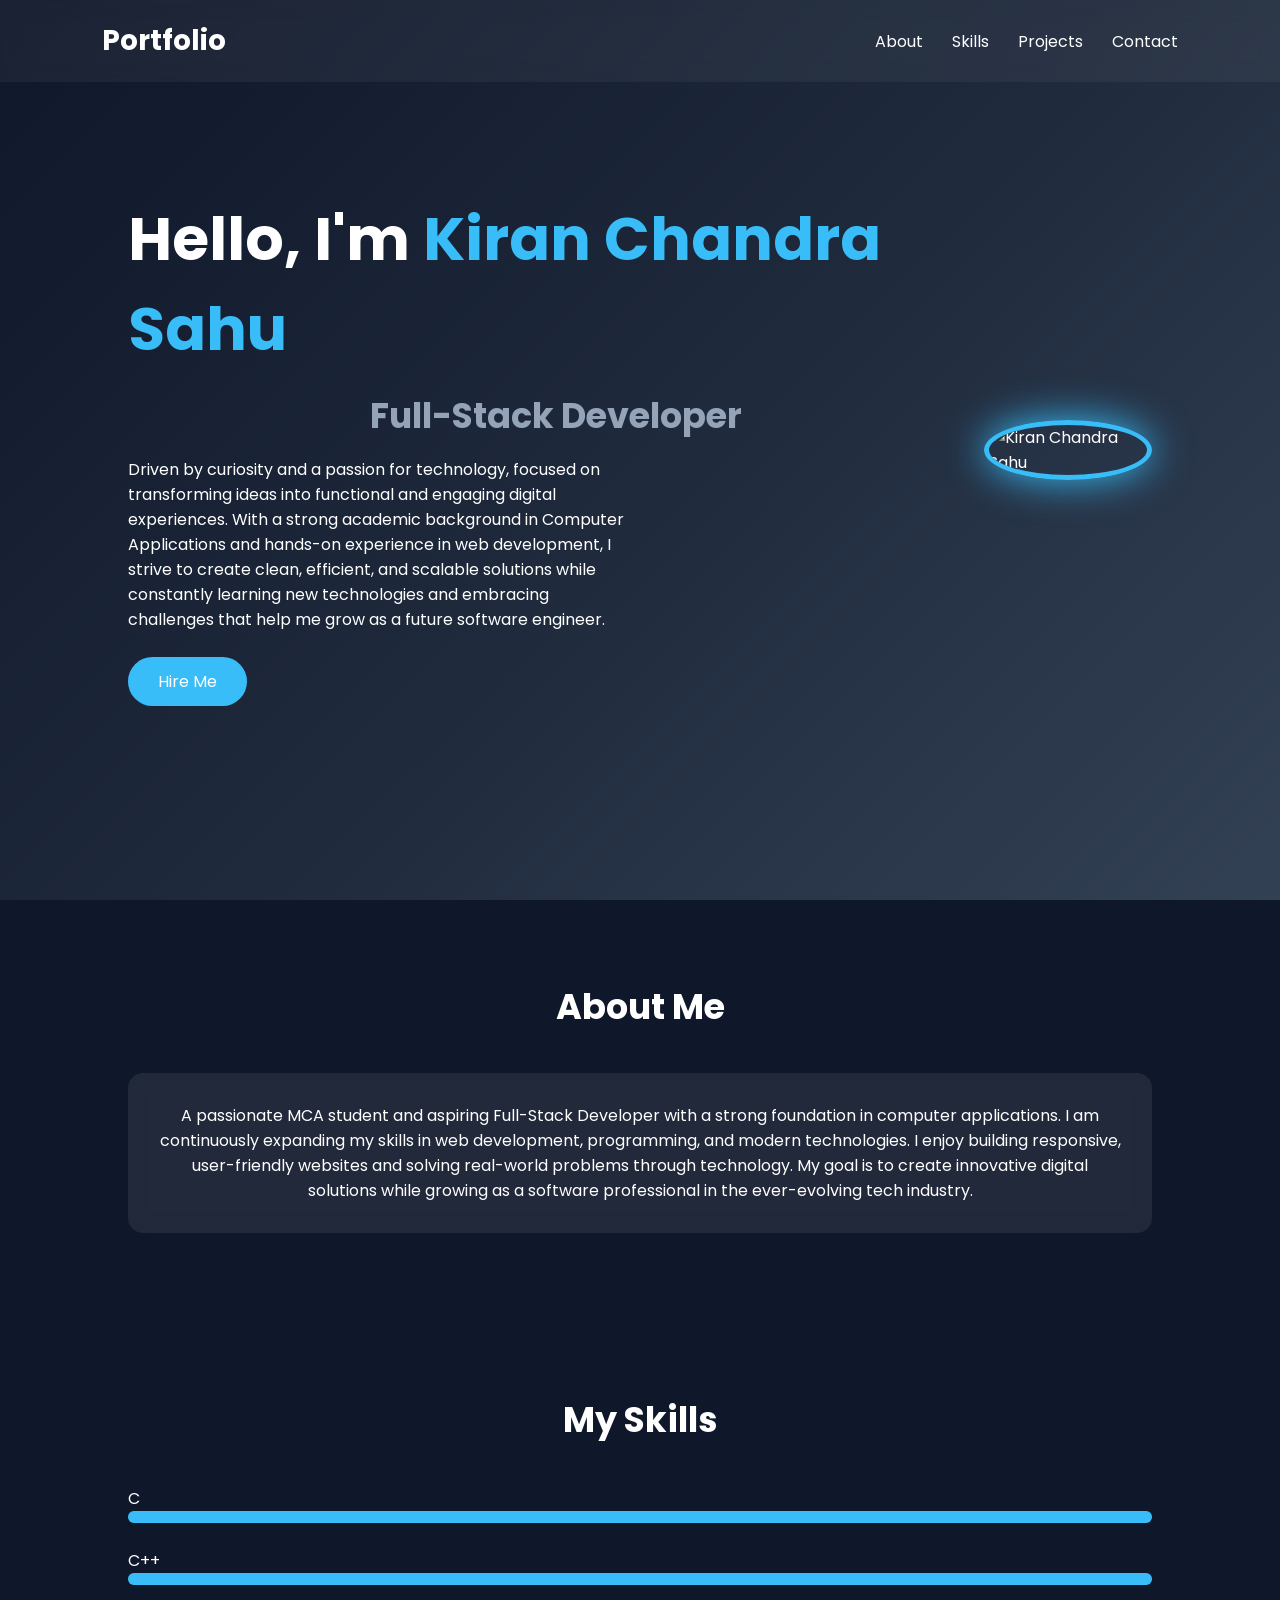
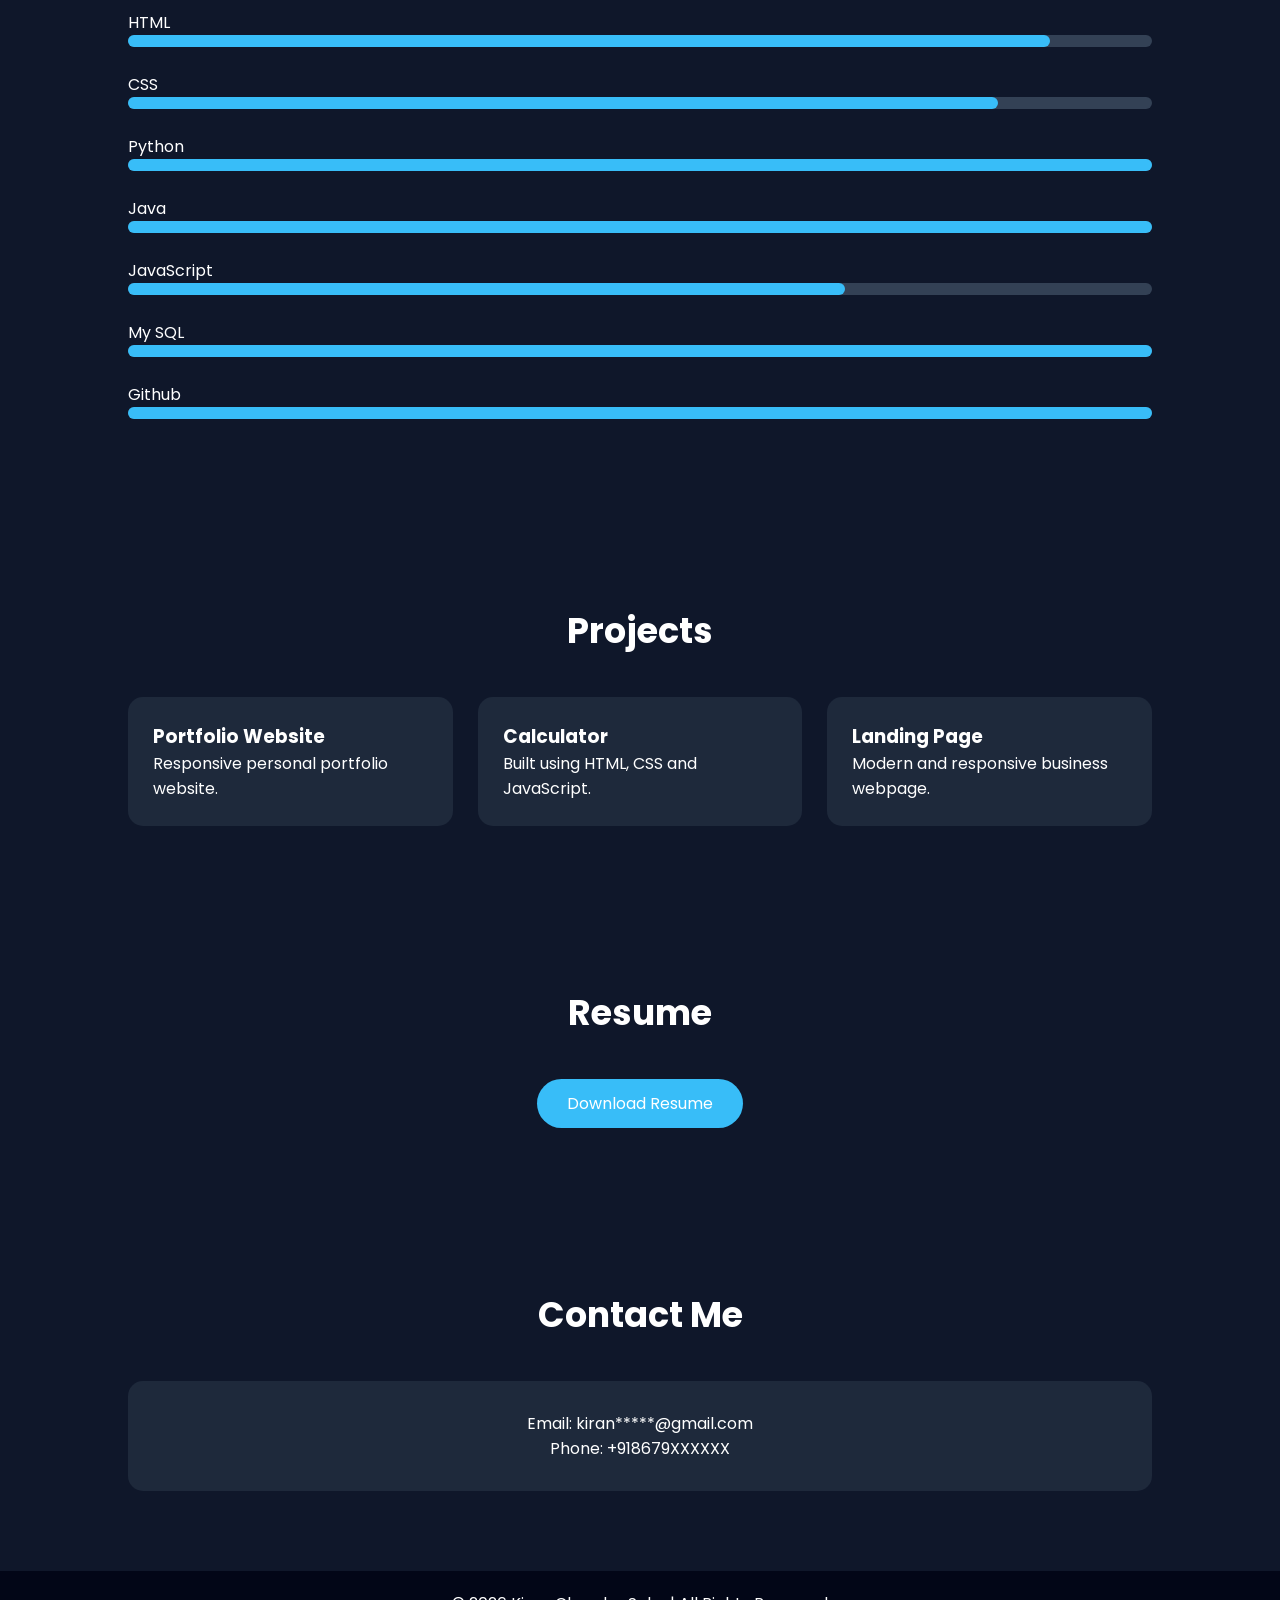
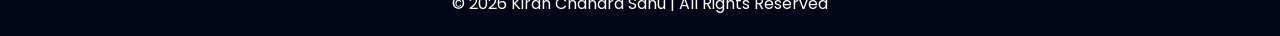
==== CODSOFT/Task1/index.html @ b7945975 "Add files via upload" ====
<!DOCTYPE html>
<html lang="en">
<head>
    <meta charset="UTF-8">
    <meta name="viewport" content="width=device-width, initial-scale=1.0">
    <title>My Portfolio</title>

    <link rel="stylesheet" href="style.css">

    <link href="https://fonts.googleapis.com/css2?family=Poppins:wght@300;400;500;600;700&display=swap" rel="stylesheet">
</head>
<body>

    <header>
        <div class="logo">Portfolio</div>

        <nav>
            <a href="#about">About</a>
            <a href="#skills">Skills</a>
            <a href="#projects">Projects</a>
            <a href="#contact">Contact</a>
        </nav>
    </header>

    <section class="hero">
        <div class="hero-text">
            <h1>Hello, I'm <span>Kiran Chandra Sahu</span></h1>

            <h2>Full-Stack Developer</h2>

            <p>
                Driven by curiosity and a passion for technology, focused on transforming
                ideas into functional and engaging digital experiences. With a strong
                academic background in Computer Applications and hands-on experience in
                web development, I strive to create clean, efficient, and scalable
                solutions while constantly learning new technologies and embracing
                challenges that help me grow as a future software engineer.
            </p>

            <a href="#contact" class="btn">Hire Me</a>
        </div>

        <div class="hero-image">
            <img src="image.jpeg" alt="Kiran Chandra Sahu">
        </div>
    </section>

    <section id="about" class="about">
        <h2>About Me</h2>

        <div class="about-card">
            <p>
                A passionate MCA student and aspiring Full-Stack Developer with a
                strong foundation in computer applications. I am continuously expanding
                my skills in web development, programming, and modern technologies.
                I enjoy building responsive, user-friendly websites and solving
                real-world problems through technology.

                My goal is to create innovative digital solutions while growing as a
                software professional in the ever-evolving tech industry.
            </p>
        </div>
    </section>

    <section id="skills" class="skills">
        <h2>My Skills</h2>

        <div class="skill">
            <p>C</p>
            <div class="bar"><span class="c"></span></div>
        </div>

        <div class="skill">
            <p>C++</p>
            <div class="bar"><span class="cpp"></span></div>
        </div>

        <div class="skill">
            <p>HTML</p>
            <div class="bar"><span class="html"></span></div>
        </div>

        <div class="skill">
            <p>CSS</p>
            <div class="bar"><span class="css"></span></div>
        </div>

        <div class="skill">
            <p>Python</p>
            <div class="bar"><span class="python"></span></div>
        </div>

        <div class="skill">
            <p>Java</p>
            <div class="bar"><span class="java"></span></div>
        </div>

        <div class="skill">
            <p>JavaScript</p>
            <div class="bar"><span class="js"></span></div>
        </div>

        <div class="skill">
            <p>My SQL</p>
            <div class="bar"><span class="mysql"></span></div>
        </div>

        <div class="skill">
            <p>Github</p>
            <div class="bar"><span class="mysql"></span></div>
        </div>

    </section>

    <section id="projects" class="projects">
        <h2>Projects</h2>

        <div class="project-container">

            <div class="project-card">
                <h3>Portfolio Website</h3>
                <p>Responsive personal portfolio website.</p>
            </div>

            <div class="project-card">
                <h3>Calculator</h3>
                <p>Built using HTML, CSS and JavaScript.</p>
            </div>

            <div class="project-card">
                <h3>Landing Page</h3>
                <p>Modern and responsive business webpage.</p>
            </div>

        </div>
    </section>

    <section class="resume">
        <h2>Resume</h2>

        <a href="Resume.pdf" class="btn" download>
            Download Resume
        </a>
    </section>

    <section id="contact" class="contact">
        <h2>Contact Me</h2>

        <div class="contact-box">
            <p>Email: kiran*****@gmail.com</p>

            <p>Phone: +918679XXXXXX</p>

        </div>
    </section>

    <footer>
        <p>&copy; 2026 Kiran Chandra Sahu | All Rights Reserved</p>
    </footer>

</body>
</html>
---- CODSOFT/Task1/style.css ----
*{
    margin:0;
    padding:0;
    box-sizing:border-box;
    font-family:'Poppins',sans-serif;
}

body{
    background:#0f172a;
    color:white;
}

header{
    display:flex;
    justify-content:space-between;
    align-items:center;
    padding:20px 8%;
    position:fixed;
    width:100%;
    top:0;
    background:rgba(255,255,255,0.05);
    backdrop-filter:blur(10px);
}

.logo{
    font-size:28px;
    font-weight:700;
}

nav a{
    color:white;
    text-decoration:none;
    margin-left:25px;
    transition:.3s;
}

nav a:hover{
    color:#38bdf8;
}

.hero{
    min-height:100vh;
    display:flex;
    justify-content:space-around;
    align-items:center;
    padding:100px 10%;
    background:linear-gradient(
    135deg,
    #0f172a,
    #1e293b,
    #334155
    );
}

.hero-text h1{
    font-size:60px;
}

.hero-text span{
    color:#38bdf8;
}

.hero-text h2{
    margin:15px 0;
    color:#94a3b8;
}

.hero-text p{
    max-width:500px;
    margin-bottom:25px;
}

.hero-image img{
    width:350px;
    border-radius:50%;
    border:5px solid #38bdf8;
    box-shadow:0 0 40px #38bdf8;
}

.btn{
    display:inline-block;
    background:#38bdf8;
    color:white;
    text-decoration:none;
    padding:12px 30px;
    border-radius:30px;
    transition:.3s;
}

.btn:hover{
    transform:translateY(-5px);
    background:#0284c7;
}

section{
    padding:80px 10%;
}

h2{
    text-align:center;
    margin-bottom:40px;
    font-size:35px;
}

.about-card{
    background:rgba(255,255,255,0.08);
    padding:30px;
    border-radius:15px;
    backdrop-filter:blur(10px);
    text-align:center;
}

.skill{
    margin:25px 0;
}

.bar{
    width:100%;
    height:12px;
    background:#334155;
    border-radius:20px;
}

.bar span{
    display:block;
    height:100%;
    border-radius:20px;
    background:#38bdf8;
}

.html{
    width:90%;
}

.css{
    width:85%;
}

.js{
    width:70%;
}

.project-container{
    display:grid;
    grid-template-columns:repeat(auto-fit,minmax(250px,1fr));
    gap:25px;
}

.project-card{
    background:#1e293b;
    padding:25px;
    border-radius:15px;
    transition:.4s;
}

.project-card:hover{
    transform:translateY(-10px);
    box-shadow:0 10px 25px rgba(56,189,248,.4);
}

.resume{
    text-align:center;
}

.contact-box{
    background:#1e293b;
    padding:30px;
    border-radius:15px;
    text-align:center;
}

footer{
    background:#020617;
    text-align:center;
    padding:20px;
}

@media(max-width:768px){

.hero{
    flex-direction:column;
    text-align:center;
}

.hero-text h1{
    font-size:40px;
}

.hero-image img{
    width:250px;
    margin-top:30px;
}

header{
    flex-direction:column;
}

nav{
    margin-top:10px;
}
}
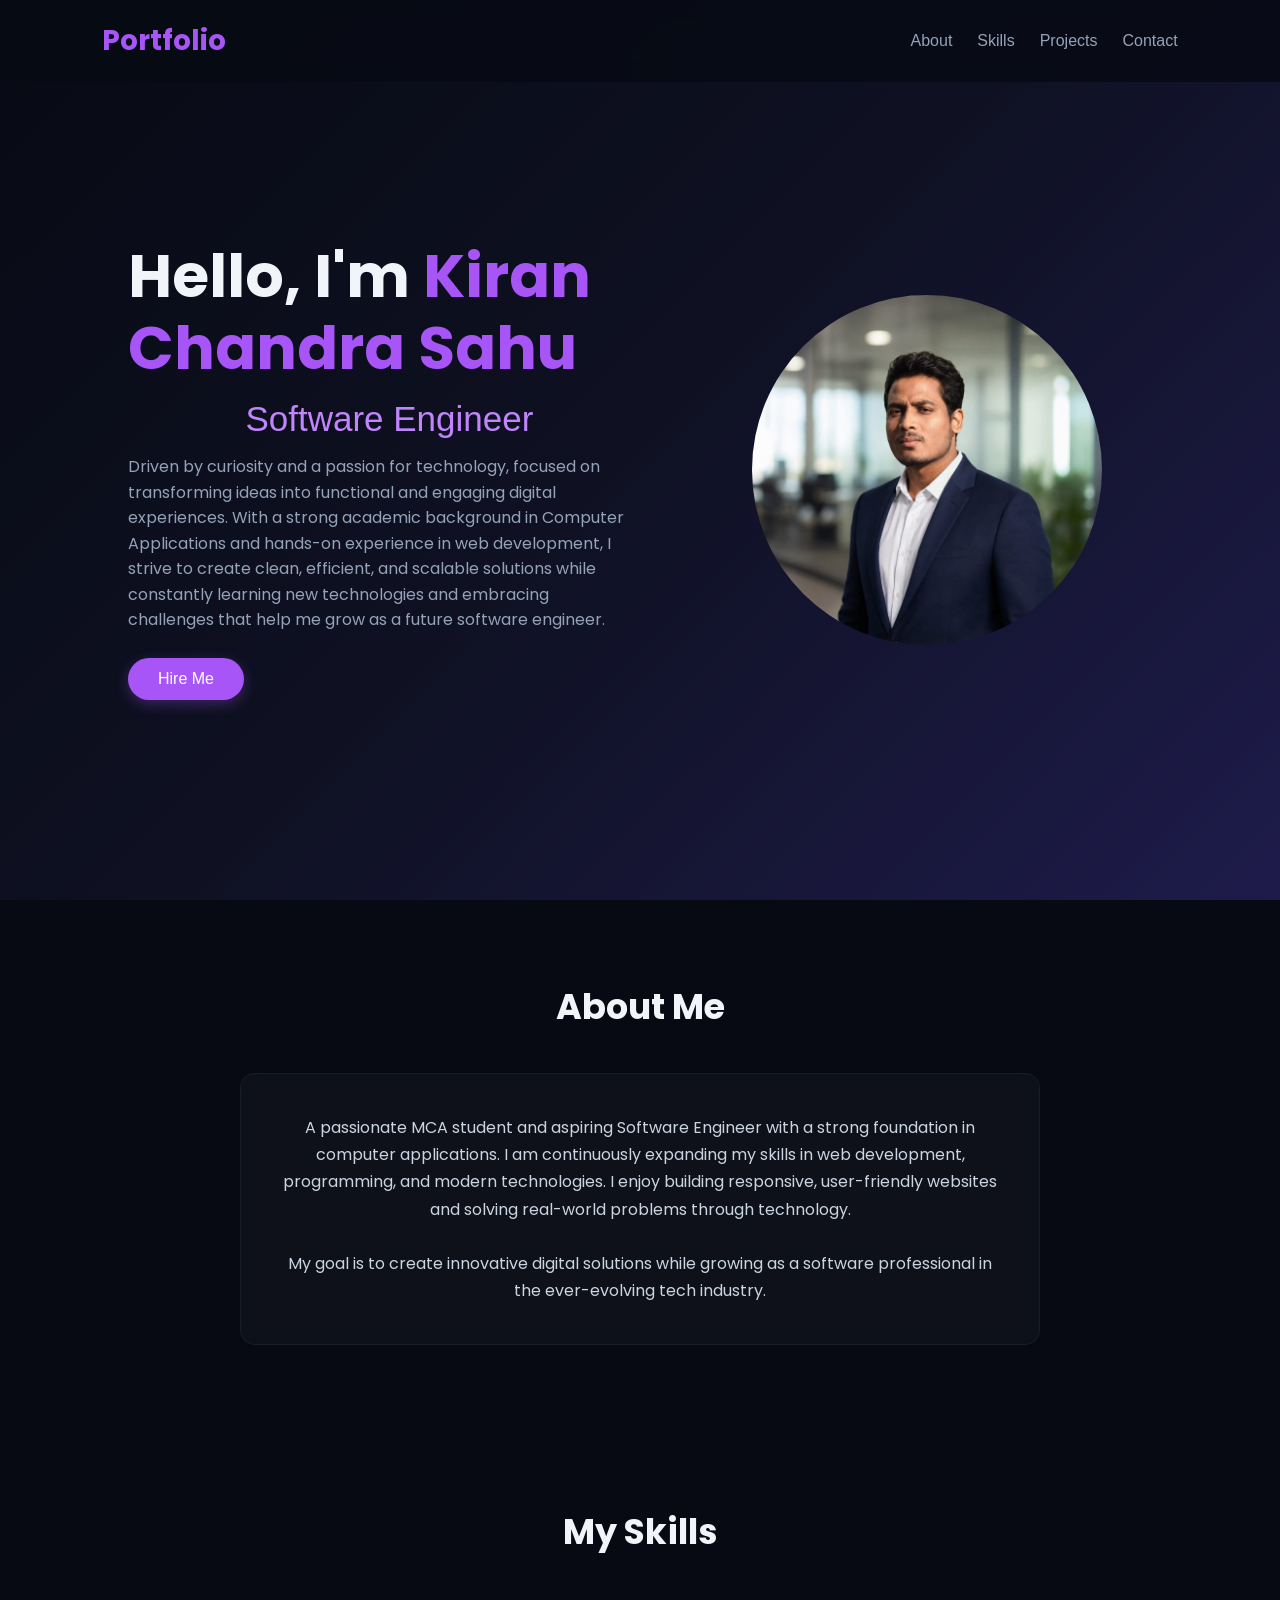
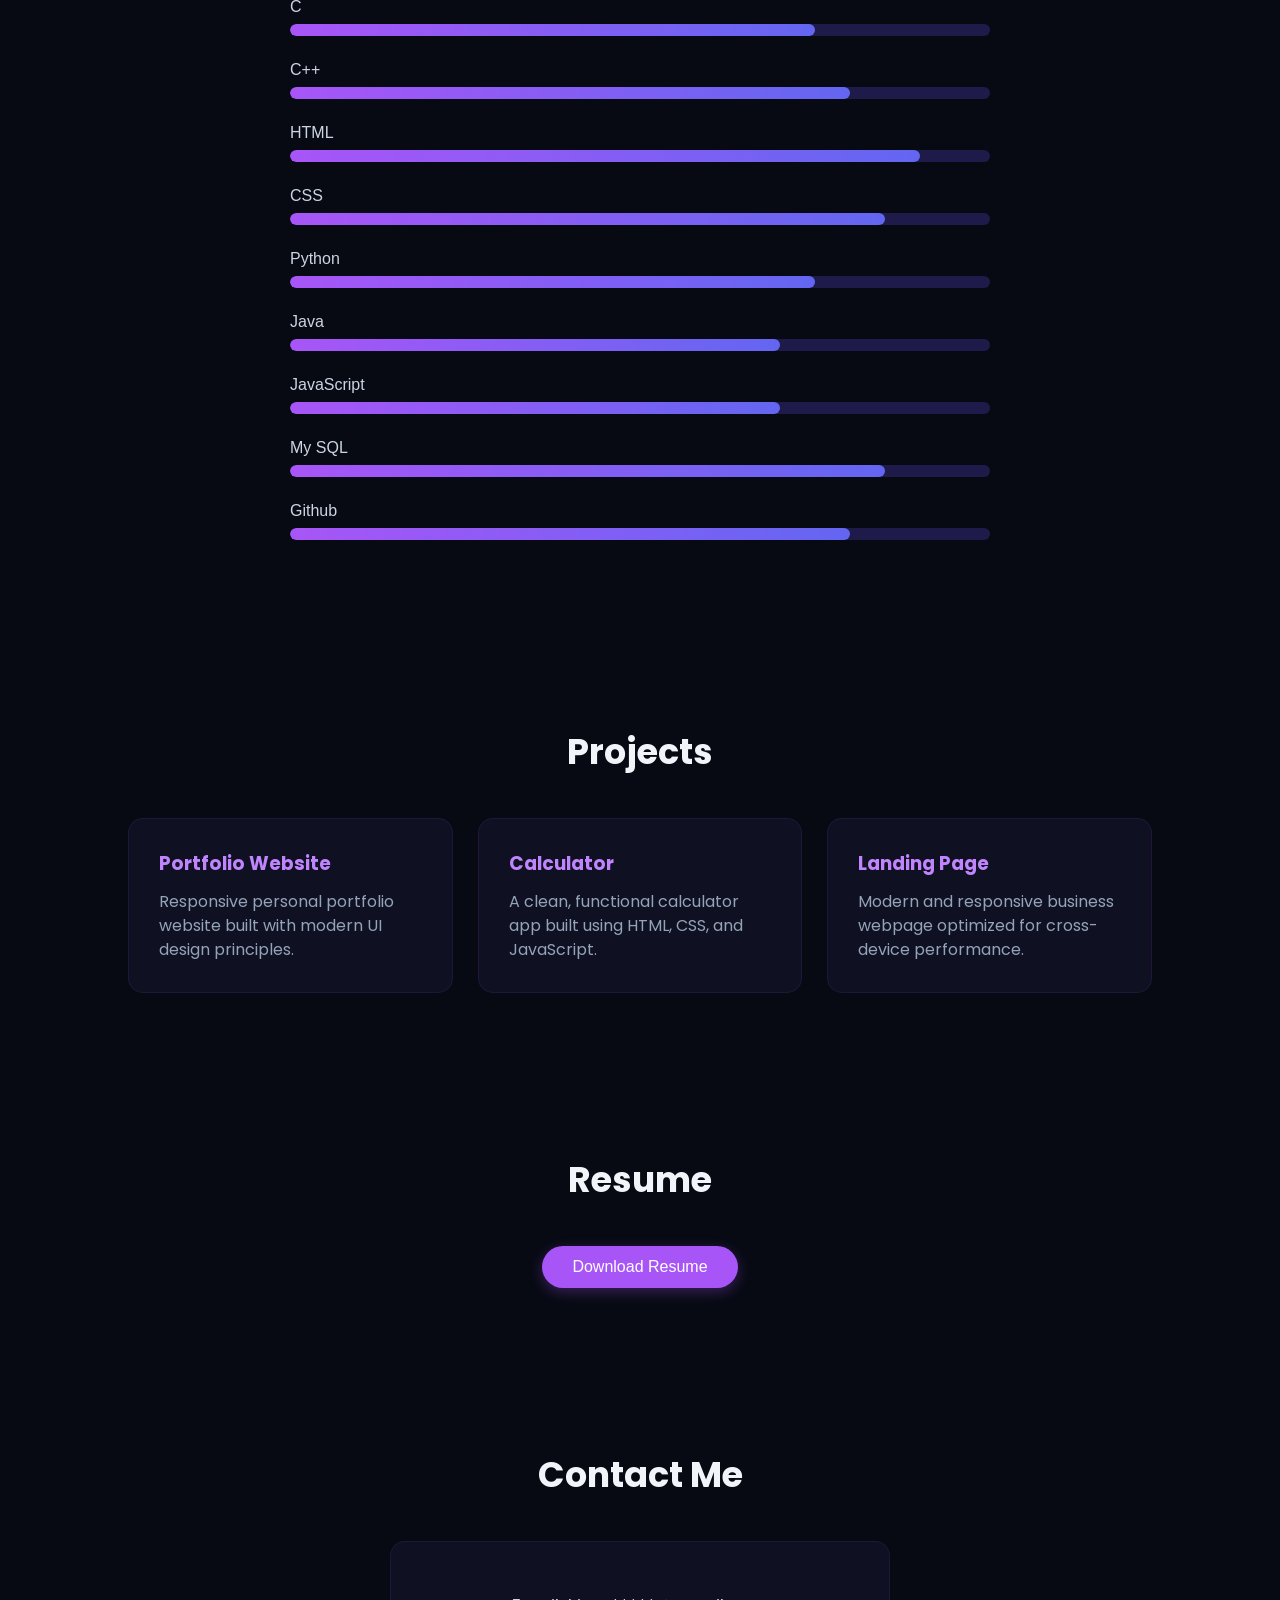
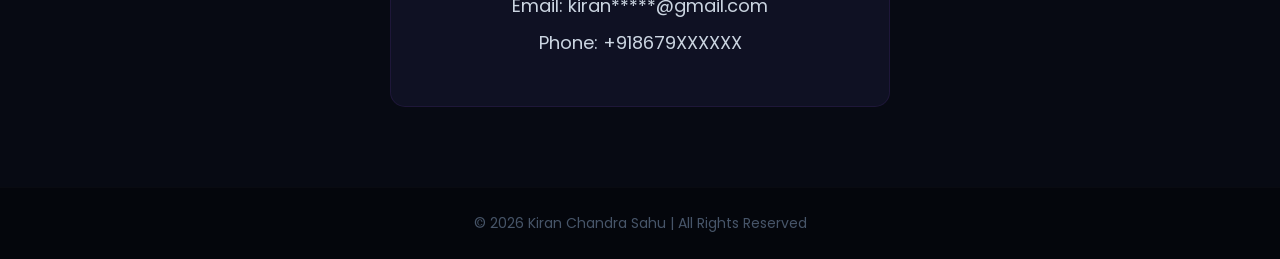
==== commit a65307bb: "Add files via upload" ====
--- a/CODSOFT/Task1/index.html
+++ b/CODSOFT/Task1/index.html
@@ -4,16 +4,13 @@
     <meta charset="UTF-8">
     <meta name="viewport" content="width=device-width, initial-scale=1.0">
     <title>My Portfolio</title>
-
     <link rel="stylesheet" href="style.css">
-
     <link href="https://fonts.googleapis.com/css2?family=Poppins:wght@300;400;500;600;700&display=swap" rel="stylesheet">
 </head>
 <body>
 
     <header>
         <div class="logo">Portfolio</div>
-
         <nav>
             <a href="#about">About</a>
             <a href="#skills">Skills</a>
@@ -25,9 +22,7 @@
     <section class="hero">
         <div class="hero-text">
             <h1>Hello, I'm <span>Kiran Chandra Sahu</span></h1>
-
-            <h2>Full-Stack Developer</h2>
-
+            <h2>Software Engineer</h2>
             <p>
                 Driven by curiosity and a passion for technology, focused on transforming
                 ideas into functional and engaging digital experiences. With a strong
@@ -36,26 +31,23 @@
                 solutions while constantly learning new technologies and embracing
                 challenges that help me grow as a future software engineer.
             </p>
-
             <a href="#contact" class="btn">Hire Me</a>
         </div>
-
         <div class="hero-image">
-            <img src="image.jpeg" alt="Kiran Chandra Sahu">
+            <img src="img.jpeg" alt="Kiran Chandra Sahu">
         </div>
     </section>
 
     <section id="about" class="about">
         <h2>About Me</h2>
-
         <div class="about-card">
             <p>
-                A passionate MCA student and aspiring Full-Stack Developer with a
+                A passionate MCA student and aspiring Software Engineer with a
                 strong foundation in computer applications. I am continuously expanding
                 my skills in web development, programming, and modern technologies.
                 I enjoy building responsive, user-friendly websites and solving
                 real-world problems through technology.
-
+                <br><br>
                 My goal is to create innovative digital solutions while growing as a
                 software professional in the ever-evolving tech industry.
             </p>
@@ -64,80 +56,74 @@
 
     <section id="skills" class="skills">
         <h2>My Skills</h2>
+        <div class="skills-container">
+            <div class="skill">
+                <p>C</p>
+                <div class="bar"><span class="c"></span></div>
+            </div>
 
-        <div class="skill">
-            <p>C</p>
-            <div class="bar"><span class="c"></span></div>
+            <div class="skill">
+                <p>C++</p>
+                <div class="bar"><span class="cpp"></span></div>
+            </div>
+
+            <div class="skill">
+                <p>HTML</p>
+                <div class="bar"><span class="html"></span></div>
+            </div>
+
+            <div class="skill">
+                <p>CSS</p>
+                <div class="bar"><span class="css"></span></div>
+            </div>
+
+            <div class="skill">
+                <p>Python</p>
+                <div class="bar"><span class="python"></span></div>
+            </div>
+
+            <div class="skill">
+                <p>Java</p>
+                <div class="bar"><span class="java"></span></div>
+            </div>
+
+            <div class="skill">
+                <p>JavaScript</p>
+                <div class="bar"><span class="js"></span></div>
+            </div>
+
+            <div class="skill">
+                <p>My SQL</p>
+                <div class="bar"><span class="mysql"></span></div>
+            </div>
+
+            <div class="skill">
+                <p>Github</p>
+                <div class="bar"><span class="github"></span></div>
+            </div>
         </div>
-
-        <div class="skill">
-            <p>C++</p>
-            <div class="bar"><span class="cpp"></span></div>
-        </div>
-
-        <div class="skill">
-            <p>HTML</p>
-            <div class="bar"><span class="html"></span></div>
-        </div>
-
-        <div class="skill">
-            <p>CSS</p>
-            <div class="bar"><span class="css"></span></div>
-        </div>
-
-        <div class="skill">
-            <p>Python</p>
-            <div class="bar"><span class="python"></span></div>
-        </div>
-
-        <div class="skill">
-            <p>Java</p>
-            <div class="bar"><span class="java"></span></div>
-        </div>
-
-        <div class="skill">
-            <p>JavaScript</p>
-            <div class="bar"><span class="js"></span></div>
-        </div>
-
-        <div class="skill">
-            <p>My SQL</p>
-            <div class="bar"><span class="mysql"></span></div>
-        </div>
-
-        <div class="skill">
-            <p>Github</p>
-            <div class="bar"><span class="mysql"></span></div>
-        </div>
-
     </section>
 
     <section id="projects" class="projects">
         <h2>Projects</h2>
-
         <div class="project-container">
-
             <div class="project-card">
                 <h3>Portfolio Website</h3>
-                <p>Responsive personal portfolio website.</p>
+                <p>Responsive personal portfolio website built with modern UI design principles.</p>
             </div>
-
             <div class="project-card">
                 <h3>Calculator</h3>
-                <p>Built using HTML, CSS and JavaScript.</p>
+                <p>A clean, functional calculator app built using HTML, CSS, and JavaScript.</p>
             </div>
-
             <div class="project-card">
                 <h3>Landing Page</h3>
-                <p>Modern and responsive business webpage.</p>
+                <p>Modern and responsive business webpage optimized for cross-device performance.</p>
             </div>
-
         </div>
     </section>
 
     <section class="resume">
         <h2>Resume</h2>
-
         <a href="Resume.pdf" class="btn" download>
             Download Resume
         </a>
@@ -145,12 +131,9 @@
 
     <section id="contact" class="contact">
         <h2>Contact Me</h2>
-
         <div class="contact-box">
             <p>Email: kiran*****@gmail.com</p>
-
             <p>Phone: +918679XXXXXX</p>
-
         </div>
     </section>
 
--- a/CODSOFT/Task1/style.css
+++ b/CODSOFT/Task1/style.css
@@ -5,9 +5,14 @@
     font-family:'Poppins',sans-serif;
 }
 
+html {
+    scroll-behavior: smooth;
+    scroll-padding-top: 90px; 
+}
+
 body{
-    background:#0f172a;
-    color:white;
+    background:#070a13; 
+    color:#f1f5f9;     
 }
 
 header{
@@ -18,78 +23,112 @@
     position:fixed;
     width:100%;
     top:0;
-    background:rgba(255,255,255,0.05);
+    left:0;
+    background:rgba(7, 10, 19, 0.8); 
     backdrop-filter:blur(10px);
+    z-index: 1000; 
 }
 
 .logo{
     font-size:28px;
     font-weight:700;
+    color: #a855f7;
+}
+
+nav{
+    display: flex;
+    align-items: center;
 }
 
 nav a{
-    color:white;
+    color:#94a3b8; 
     text-decoration:none;
     margin-left:25px;
     transition:.3s;
+    font-weight: 500;
 }
 
 nav a:hover{
-    color:#38bdf8;
-}
-
-.hero{
-    min-height:100vh;
-    display:flex;
-    justify-content:space-around;
-    align-items:center;
-    padding:100px 10%;
-    background:linear-gradient(
-    135deg,
-    #0f172a,
-    #1e293b,
-    #334155
-    );
+    color:#a855f7;
+}
+
+.hero {
+    min-height: 100vh;
+    display: flex;
+    justify-content: center; 
+    align-items: center;
+    gap: 5%; 
+    padding: 120px 10% 80px 10%;
+    background: linear-gradient(
+        135deg,
+        #070a13,
+        #0f1123,
+        #1e1b4b
+    ); 
+}
+
+.hero-text {
+    flex: 1;
+    max-width: 600px;
+    text-align: left; 
+}
+
+.hero-image {
+    flex: 1;
+    display: flex;
+    justify-content: center;
+    max-width: 450px;
 }
 
 .hero-text h1{
     font-size:60px;
+    line-height: 1.2;
 }
 
 .hero-text span{
-    color:#38bdf8;
+    color:#a855f7;
 }
 
 .hero-text h2{
     margin:15px 0;
-    color:#94a3b8;
+    color:#c084fc; 
+    font-weight: 500;
 }
 
 .hero-text p{
     max-width:500px;
     margin-bottom:25px;
+    line-height: 1.6;
+    color: #94a3b8;
 }
 
 .hero-image img{
     width:350px;
+    height: 350px;
+    object-fit: cover;
     border-radius:50%;
-    border:5px solid #38bdf8;
-    box-shadow:0 0 40px #38bdf8;
+    /* border:5px solid #a855f7; */
+    /* box-shadow:0 0 40px rgba(168, 85, 247, 0.4);  */
 }
 
 .btn{
     display:inline-block;
-    background:#38bdf8;
+    background:#a855f7; 
     color:white;
     text-decoration:none;
     padding:12px 30px;
     border-radius:30px;
     transition:.3s;
+    border: none;
+    cursor: pointer;
+    font-weight: 500;
+    box-shadow: 0 4px 14px rgba(168, 85, 247, 0.3);
 }
 
 .btn:hover{
     transform:translateY(-5px);
-    background:#0284c7;
+    background:#9333ea;
+    box-shadow: 0 6px 20px rgba(168, 85, 247, 0.5);
 }
 
 section{
@@ -100,62 +139,92 @@
     text-align:center;
     margin-bottom:40px;
     font-size:35px;
+    color: #f1f5f9;
 }
 
 .about-card{
-    background:rgba(255,255,255,0.08);
-    padding:30px;
+    background:rgba(255, 255, 255, 0.03);
+    padding:40px;
     border-radius:15px;
     backdrop-filter:blur(10px);
     text-align:center;
+    max-width: 800px;
+    margin: 0 auto;
+    line-height: 1.7;
+    color: #cbd5e1;
+    border: 1px solid rgba(255, 255, 255, 0.05);
+}
+
+.skills-container {
+    max-width: 700px;
+    margin: 0 auto;
 }
 
 .skill{
     margin:25px 0;
+}
+
+.skill p {
+    margin-bottom: 8px;
+    font-weight: 500;
+    color: #cbd5e1;
 }
 
 .bar{
     width:100%;
     height:12px;
-    background:#334155;
+    background:#1e1b4b; 
     border-radius:20px;
+    overflow: hidden;
 }
 
 .bar span{
     display:block;
     height:100%;
     border-radius:20px;
-    background:#38bdf8;
-}
-
-.html{
-    width:90%;
-}
-
-.css{
-    width:85%;
-}
-
-.js{
-    width:70%;
-}
+    background: linear-gradient(90deg, #a855f7, #6366f1); 
+}
+
+.c{ width: 75%; }
+.cpp{ width: 80%; }
+.html{ width:90%; }
+.css{ width:85%; }
+.python{ width: 75%; }
+.java{ width: 70%; }
+.js{ width:70%; }
+.mysql{ width: 85%; }
+.github{ width: 80%; }
 
 .project-container{
     display:grid;
-    grid-template-columns:repeat(auto-fit,minmax(250px,1fr));
+    grid-template-columns:repeat(auto-fit,minmax(280px,1fr));
     gap:25px;
+    max-width: 1100px;
+    margin: 0 auto;
 }
 
 .project-card{
-    background:#1e293b;
-    padding:25px;
+    background:#0f1123; 
+    padding:30px;
     border-radius:15px;
     transition:.4s;
+    border: 1px solid rgba(168, 85, 247, 0.1); 
+}
+
+.project-card h3 {
+    margin-bottom: 12px;
+    color: #c084fc;
+}
+
+.project-card p {
+    color: #94a3b8;
+    line-height: 1.5;
 }
 
 .project-card:hover{
     transform:translateY(-10px);
-    box-shadow:0 10px 25px rgba(56,189,248,.4);
+    box-shadow:0 10px 25px rgba(168, 85, 247, 0.2);
+    border-color: rgba(168, 85, 247, 0.4);
 }
 
 .resume{
@@ -163,39 +232,69 @@
 }
 
 .contact-box{
-    background:#1e293b;
-    padding:30px;
+    background:#0f1123;
+    padding:40px;
     border-radius:15px;
     text-align:center;
+    max-width: 500px;
+    margin: 0 auto;
+    border: 1px solid rgba(168, 85, 247, 0.1);
+}
+
+.contact-box p {
+    margin: 10px 0;
+    font-size: 18px;
+    color: #cbd5e1;
 }
 
 footer{
-    background:#020617;
-    text-align:center;
-    padding:20px;
+    background:#04060c;
+    text-align:center;
+    padding:25px;
+    color: #475569;
+    font-size: 14px;
+    border-top: 1px solid rgba(255, 255, 255, 0.02);
 }
 
 @media(max-width:768px){
-
-.hero{
-    flex-direction:column;
-    text-align:center;
-}
-
-.hero-text h1{
-    font-size:40px;
-}
-
-.hero-image img{
-    width:250px;
-    margin-top:30px;
-}
-
-header{
-    flex-direction:column;
-}
-
-nav{
-    margin-top:10px;
-}
+    header {
+        flex-direction: column;
+        padding: 15px;
+        background: rgba(7, 10, 19, 0.95);
+    }
+
+    nav {
+        margin-top: 15px;
+        flex-wrap: wrap;
+        justify-content: center;
+    }
+
+    nav a {
+        margin: 5px 12px;
+    }
+
+    .hero{
+        flex-direction:column-reverse; 
+        text-align:center;
+        padding-top: 180px;
+        gap: 30px;
+    }
+
+    .hero-text {
+        text-align: center;
+    }
+
+    .hero-text h1{
+        font-size:40px;
+    }
+
+    .hero-text p {
+        margin: 0 auto 25px auto;
+    }
+
+    .hero-image img{
+        width:250px;
+        height:250px;
+        margin-bottom:10px;
+    }
 }
